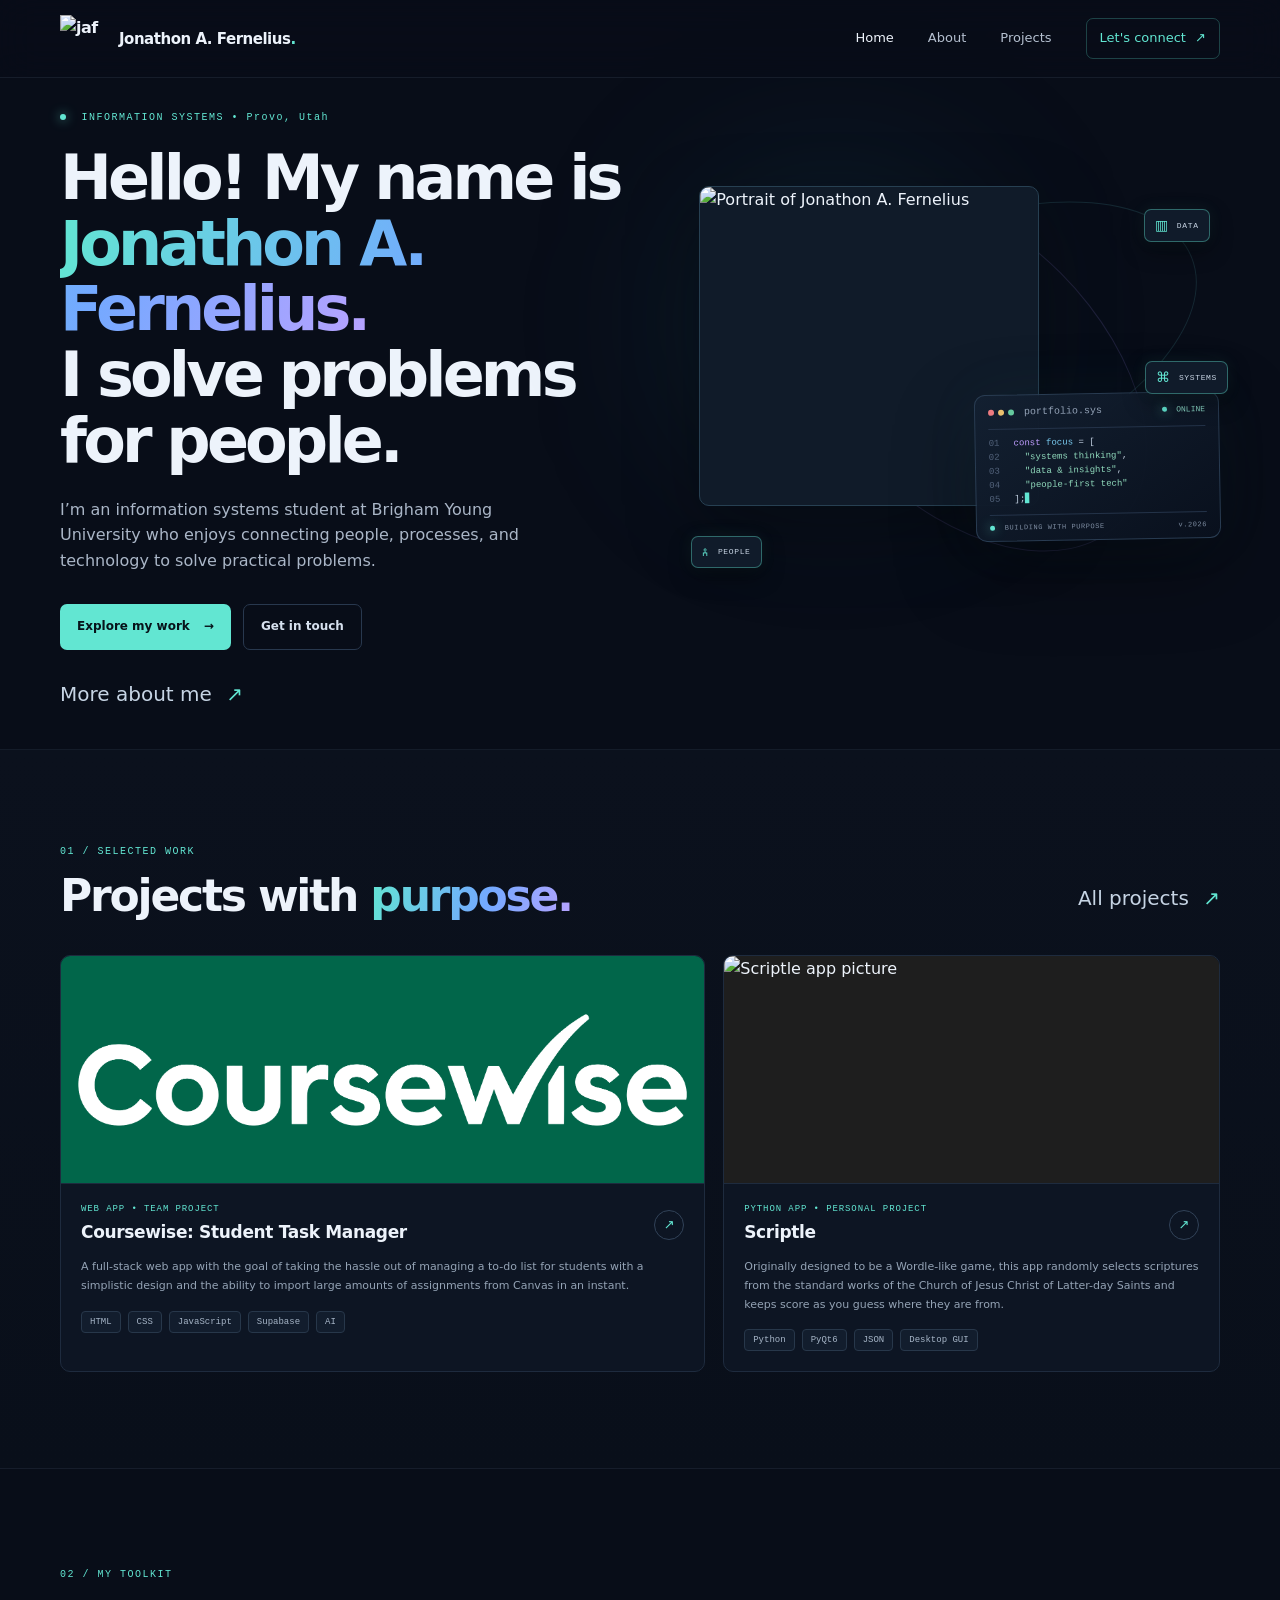
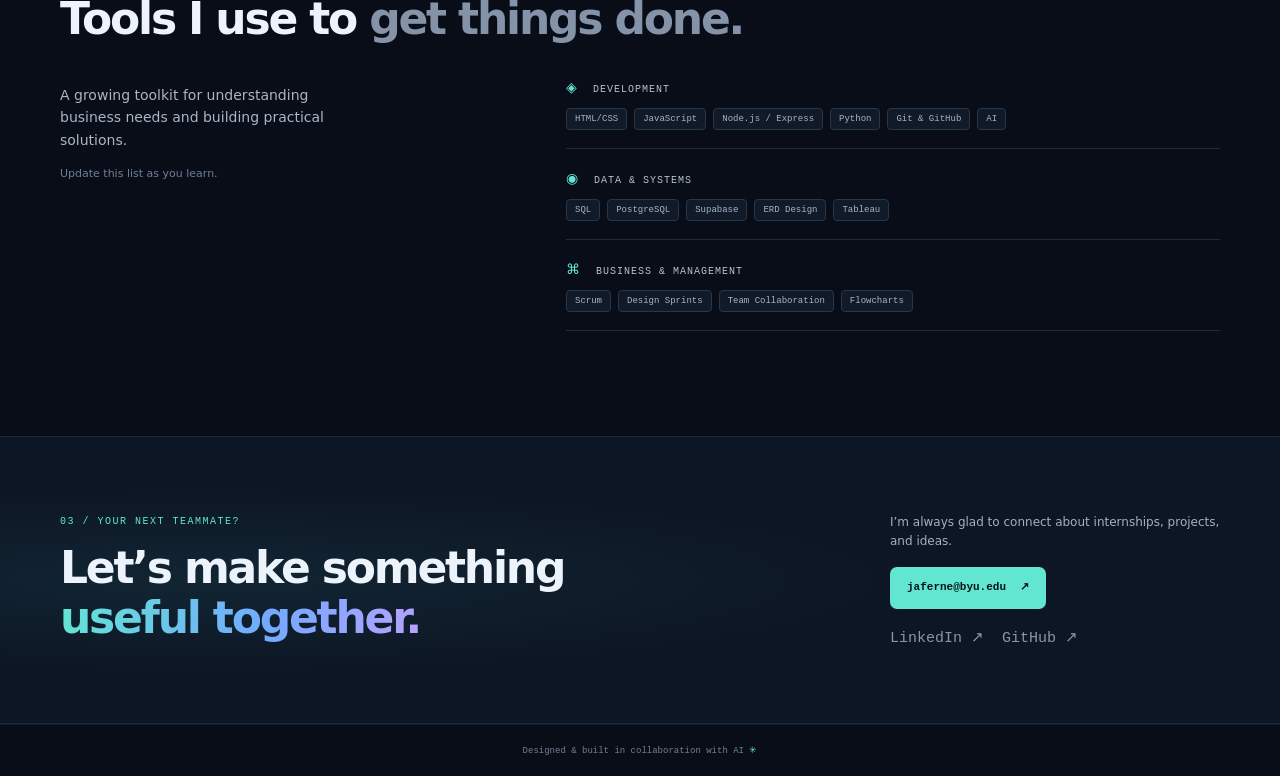
==== index.html @ db318f13 "Various page updates, especially cleaning up css and improving projects page architecture" ====
<!doctype html>
<html lang="en">
  <head>
    <meta charset="utf-8">
    <meta name="viewport" content="width=device-width, initial-scale=1">
    <meta name="description" content="Information systems portfolio — projects, skills, and experience.">
    <meta name="theme-color" content="#080d18">
    <title>Jonathon A. Fernelius | Information Systems</title>
    <link rel="stylesheet" href="styles/style.css">
    <script src="scripts/main.js" defer></script>
    <link rel="icon" href="images/jaf-logo.png">
  </head>
  <body>
    <a class="skip-link" href="#main">Skip to content</a>
    <!-- Shared brand and navigation links for the site. -->
    <header class="site-header">
      <div class="container nav-wrap">
        <!-- Logo and name -->
        <a class="brand" href="index.html" aria-label="Jonathon A. Fernelius home">
          <span class="brand-mark">
            <img src="images/jaf-logo.png" alt="jaf">
          </span>
          <span class="brand-name">Jonathon A. Fernelius<span class="brand-dot">.</span></span>
        </a>
        <!-- Navigation bar -->
        <button class="menu-toggle" type="button" aria-expanded="false" aria-controls="primary-nav">
          <span></span>
          <span></span>
          <span class="sr-only">Toggle navigation</span>
        </button>
        <nav id="primary-nav" class="primary-nav" aria-label="Main navigation">
          <a class="active" href="index.html">Home</a>
          <a href="pages/about.html">About</a>
          <a href="pages/projects.html">Projects</a>
          <a class="nav-contact" href="#contact">Let's connect <span aria-hidden="true">↗</span></a>
        </nav>
      </div>
    </header>
    <main id="main">
      <!-- First impression: introduction, portrait, and primary links. -->
      <section class="hero container">
        <div class="hero-copy">
          <p class="eyebrow">
            <span class="status-pulse"></span> INFORMATION SYSTEMS • Provo, Utah
          </p>
          <!-- Name and intro -->
          <h1>
            Hello! My name is <br><span class="gradient-text">Jonathon A. Fernelius.</span><br>I solve problems for people.
          </h1>
          <p class="hero-intro">
            I’m an information systems student at Brigham Young University who enjoys connecting people, processes, and technology to solve practical problems.
          </p>
          <div class="hero-actions">
            <a class="button button-primary" href="pages/projects.html">Explore my work <span aria-hidden="true">→</span></a><a class="button button-quiet" href="#contact">Get in touch</a>
          </div>
        </div>
        <div class="hero-visual hero-visual-feature" aria-label="Portrait with a code card showing my areas of focus">
          <!-- Picture in hero -->
          <figure class="intro-photo">
            <img src="images/professional-picture.jpg" alt="Portrait of Jonathon A. Fernelius">
          </figure>
          <div class="orbit orbit-one">
          </div>
          <div class="orbit orbit-two">
          </div>
          <!-- Code card in hero -->
          <div class="core-card">
            <div class="core-top">
              <span class="window-dots"><i></i><i></i><i></i></span><span class="mono-label">portfolio.sys</span><span class="online"><i></i> ONLINE</span>
            </div>
            <div class="code-lines" aria-hidden="true">
              <p>
                <span class="line-no">01</span><span class="code-key">const</span> <span class="code-var">focus</span> = [
              </p>
              <p>
                <span class="line-no">02</span>&nbsp;&nbsp;<span class="code-string">"systems thinking"</span>,
              </p>
              <p>
                <span class="line-no">03</span>&nbsp;&nbsp;<span class="code-string">"data &amp; insights"</span>,
              </p>
              <p>
                <span class="line-no">04</span>&nbsp;&nbsp;<span class="code-string">"people-first tech"</span>
              </p>
              <p>
                <span class="line-no">05</span>];<span class="cursor">▋</span>
              </p>
            </div>
            <div class="core-footer">
              <span><span class="signal"></span> BUILDING WITH PURPOSE</span><span>v.2026</span>
            </div>
          </div>
          <!-- Float tags in hero -->
          <span class="float-tag tag-data"><span>▥</span> DATA</span><span class="float-tag tag-people"><span>𐩮</span> PEOPLE</span><span class="float-tag tag-systems"><span>⌘</span> SYSTEMS</span>
        </div>
        <!-- Link to about me page -->
        <a class="text-link" href="pages/about.html">
        More about me <span>↗</span>
      </a>
      </section>
      <!-- A short preview of the featured projects. -->
      <section class="section projects-section" id="featured-work">
        <div class="container">
          <div class="section-heading">
            <div>
              <p class="eyebrow">
                01 / SELECTED WORK
              </p>
              <h2>
                Projects with <span class="gradient-text">purpose.</span>
              </h2>
            </div>
            <a class="text-link" href="pages/projects.html">All projects <span>↗</span></a>
          </div>
          <div class="project-grid">
            <!-- Project cards -->
            <article class="project-card project-primary">
              <div class="project-art coursewise-art">
                <img src="images/Coursewise-picture.png" alt="Coursewise app picture">
              </div>
              <div class="project-info">
                <div class="project-title-row">
                  <div>
                    <p class="project-type">
                      WEB APP • TEAM PROJECT
                    </p>
                    <h3>
                      Coursewise: Student Task Manager
                    </h3>
                  </div>
                  <a class="circle-link" href="pages/projects.html" aria-label="Read project details">↗</a>
                </div>
                <p>
                  A full-stack web app with the goal of taking the hassle out of managing a to-do list for students with a simplistic design and the ability to import large amounts of assignments from Canvas in an instant.
                </p>
                <div class="tag-list">
                  <span>HTML</span><span>CSS</span><span>JavaScript</span><span>Supabase</span><span>AI</span>
                </div>
              </div>
            </article>
            <article class="project-card">
              <div class="project-art scriptle-art">
                <img src="images/Scriptle-picture.png" alt="Scriptle app picture">
              </div>
              <div class="project-info">
                <div class="project-title-row">
                  <div>
                    <p class="project-type">
                      PYTHON APP • PERSONAL PROJECT
                    </p>
                    <h3>
                      Scriptle
                    </h3>
                  </div>
                  <a class="circle-link" href="pages/projects.html" aria-label="Read project details">↗</a>
                </div>
                <p>
                  Originally designed to be a Wordle-like game, this app randomly selects scriptures from the standard works of the Church of Jesus Christ of Latter-day Saints and keeps score as you guess where they are from.
                </p>
                <div class="tag-list">
                  <span>Python</span><span>PyQt6</span><span>JSON</span><span>Desktop GUI</span>
                </div>
              </div>
            </article>
          </div>
        </div>
      </section>
      <!-- Skills are grouped by the kind of work they support. -->
      <section class="section container skills-section">
        <div class="section-heading">
          <div>
            <p class="eyebrow">
              02 / MY TOOLKIT
            </p>
            <h2>
              Tools I use to <span class="muted-heading">get things done.</span>
            </h2>
          </div>
        </div>
        <div class="skills-layout">
          <p class="skills-note">
            A growing toolkit for understanding business needs and building practical solutions. <span>Update this list as you learn.</span>
          </p>
          <div class="skills-groups">
            <div class="skill-group">
              <h3>
                <span>◈</span> DEVELOPMENT
              </h3>
              <div class="tag-list">
                <span>HTML/CSS</span><span>JavaScript</span><span>Node.js / Express</span><span>Python</span><span>Git &amp; GitHub</span><span>AI</span>
              </div>
            </div>
            <div class="skill-group">
              <h3>
                <span>◉</span> DATA &amp; SYSTEMS
              </h3>
              <div class="tag-list">
                <span>SQL</span><span>PostgreSQL</span><span>Supabase</span><span>ERD Design</span><span>Tableau</span>
              </div>
            </div>
            <div class="skill-group">
              <h3>
                <span>⌘</span> BUSINESS &amp; MANAGEMENT
              </h3>
              <div class="tag-list">
                <span>Scrum</span><span>Design Sprints</span><span>Team Collaboration</span><span>Flowcharts</span>
              </div>
            </div>
          </div>
        </div>
      </section>
      <!-- Email and profile links provide a clear way to get in touch. -->
      <section class="contact-band" id="contact">
        <div class="container contact-inner">
          <div>
            <p class="eyebrow">
              03 / YOUR NEXT TEAMMATE?
            </p>
            <h2>
              Let’s make something<br><span class="gradient-text">useful together.</span>
            </h2>
          </div>
          <div class="contact-cta">
            <p>
              I’m always glad to connect about internships, projects, and ideas.
            </p>
            <!-- EDIT: Add your real email and profile URLs. -->
            <a class="button button-primary" href="mailto:jaferne@byu.edu">jaferne@byu.edu <span>↗</span></a>
            <div class="social-links">
              <a href="https://www.linkedin.com/in/jonathonfernelius/" target="_blank" rel="noreferrer">LinkedIn ↗</a><a href="https://github.com/jonathonfernelius" target="_blank" rel="noreferrer">GitHub ↗</a>
            </div>
          </div>
        </div>
      </section>
    </main>
    <!-- Footer -->
    <footer class="site-footer">
      <div class="container footer-inner">
        <p>
          Designed &amp; built in collaboration with AI <span>✳</span>
        </p>
      </div>
    </footer>
  </body>
</html>
---- styles/style.css ----
/*
YOUR PORTFOLIO STYLES
EDIT: Change the design tokens below to quickly customize the colors and spacing.
*/
:root {
  color-scheme: dark;
  --bg: #080d18;
  --surface: #0e1625;
  --surface-2: #111c2d;
  --line: #1e2b3e;
  --text: #edf3fb;
  --muted: #a2aec0;
  --dim: #68778c;
  --cyan: #62e6d2;
  --blue: #73a9ff;
  --purple: #b7a2ff;
  --mono: "SFMono-Regular", Consolas, "Liberation Mono", monospace;
  --sans: Inter, ui-sans-serif, system-ui, -apple-system, BlinkMacSystemFont, "Segoe UI", sans-serif;
  --max: 1160px;
}

/* Establish consistent sizing and a small set of accessible global defaults. */
* {
  box-sizing: border-box;
}

html {
  scroll-behavior: smooth;
  scroll-padding-top: 90px;
}

body {
  margin: 0;
  background: var(--bg);
  color: var(--text);
  font-family: var(--sans);
  line-height: 1.6;
  -webkit-font-smoothing: antialiased;
}

a {
  color: inherit;
  text-decoration: none;
}

button {
  font: inherit;
}

/* Shared page width, keyboard helpers, and screen-reader-only content. */
.container {
  width: min(var(--max), calc(100% - 48px));
  margin-inline: auto;
}

.skip-link {
  position: absolute;
  top: -60px;
  left: 16px;
  padding: 10px 14px;
  background: var(--cyan);
  color: #061018;
  z-index: 100;
}

.skip-link:focus {
  top: 12px;
}

.sr-only {
  position: absolute;
  width: 1px;
  height: 1px;
  padding: 0;
  margin: -1px;
  overflow: hidden;
  clip: rect(0, 0, 0, 0);
  white-space: nowrap;
  border: 0;
}

/* Sticky brand and navigation shared by all three pages. */
.site-header {
  height: 78px;
  border-bottom: 1px solid rgba(156, 178, 203, .1);
  position: sticky;
  top: 0;
  z-index: 20;
  background: rgba(8, 13, 24, .88);
  backdrop-filter: blur(18px);
}

.nav-wrap,
.primary-nav,
.brand {
  display: flex;
  align-items: center;
}

.nav-wrap {
  height: 100%;
  justify-content: space-between;
}

.brand {
  gap: 11px;
  font-weight: 700;
  letter-spacing: -.03em;
}

.brand-mark img {
  display: block;
  width: 48px;
  height: 48px;
  object-fit: contain;
  flex: 0 0 34px;
  overflow: hidden;
  display: grid;
  place-items: center;
}

.brand-name {
  font-size: 15px;
}

.brand-dot {
  color: var(--cyan);
}

.primary-nav {
  gap: 34px;
  color: #b5c0d0;
  font-size: 13px;
}

.primary-nav a {
  transition: color .2s;
}

.primary-nav a:hover,
.primary-nav a.active {
  color: var(--text);
}

.primary-nav .nav-contact {
  color: var(--cyan);
  padding: 9px 13px;
  border: 1px solid rgba(98, 230, 210, .25);
  border-radius: 7px;
}

.nav-contact span {
  padding-left: 5px;
}

.menu-toggle {
  display: none;
  background: none;
  border: 0;
  color: var(--text);
}

/* Home page introduction, actions, and portrait/code-card composition. */
.hero {
  min-height: 0;
  padding: 34px 0 32px;
  display: grid;
  grid-template-columns: 1.08fr .92fr;
  align-items: center;
  gap: 28px;
}

.eyebrow {
  font: 500 10px var(--mono);
  letter-spacing: .15em;
  color: var(--cyan);
  margin: 0 0 22px;
}

.status-pulse,
.online i,
.signal {
  display: inline-block;
  width: 6px;
  height: 6px;
  border-radius: 50%;
  background: var(--cyan);
  box-shadow: 0 0 11px rgba(98, 230, 210, .75);
  vertical-align: middle;
}

.status-pulse {
  margin-right: 8px;
}

.hero h1 {
  font-size: clamp(42px, 5.5vw, 62px);
  line-height: 1.06;
  letter-spacing: -.062em;
  margin: 0 0 23px;
  font-weight: 650;
}

.gradient-text {
  background: linear-gradient(105deg, var(--cyan), var(--blue) 58%, var(--purple));
  background-clip: text;
  -webkit-background-clip: text;
  color: transparent;
}

.muted-heading {
  color: #8493a8;
}

.hero-intro {
  max-width: 515px;
  font-size: 16px;
  color: #aab6c7;
  margin: 0;
}

.hero-actions {
  display: flex;
  gap: 12px;
  margin-top: 31px;
}

.button {
  display: inline-flex;
  align-items: center;
  gap: 14px;
  padding: 12px 17px;
  border-radius: 7px;
  font-size: 12px;
  font-weight: 650;
  transition: transform .2s, background .2s;
}

.button:hover {
  transform: translateY(-2px);
}

.button-primary {
  background: var(--cyan);
  color: #07131a;
}

.button-primary:hover {
  background: #8bf2e3;
}

.button-quiet {
  color: #d7e1ef;
  border: 1px solid #28384e;
}

.hero-visual {
  height: 455px;
  position: relative;
  isolation: isolate;
}

.hero-visual:before {
  content: "";
  position: absolute;
  width: 270px;
  height: 270px;
  background: rgba(33, 108, 143, .22);
  filter: blur(90px);
  border-radius: 50%;
  z-index: -1;
}

.orbit {
  position: absolute;
  border: 1px solid rgba(97, 192, 201, .15);
  border-radius: 50%;
  transform: rotate(-22deg);
}

.orbit-one {
  width: 390px;
  height: 200px;
}

.orbit-two {
  width: 335px;
  height: 280px;
  transform: rotate(45deg);
  border-color: rgba(151, 130, 229, .16);
}

.core-card {
  width: min(390px, 88%);
  min-height: 244px;
  padding: 0 21px;
  border: 1px solid #293c52;
  border-radius: 11px;
  background: linear-gradient(145deg, rgba(19, 32, 49, .97), rgba(9, 16, 29, .96));
  box-shadow: 0 28px 80px rgba(0, 0, 0, .38), 0 0 60px rgba(72, 177, 185, .06);
  transform: rotate(-2deg);
}

.core-top {
  height: 48px;
  display: flex;
  align-items: center;
  border-bottom: 1px solid #243349;
  gap: 10px;
}

.window-dots {
  display: flex;
  gap: 4px;
}

.window-dots i {
  width: 6px;
  height: 6px;
  background: #36485c;
  border-radius: 50%;
}

.window-dots i:first-child {
  background: #ed7b80;
}

.window-dots i:nth-child(2) {
  background: #ebc16e;
}

.window-dots i:nth-child(3) {
  background: #65c99e;
}

.mono-label {
  font: 10px var(--mono);
  color: #94a3b7;
}

.online {
  font: 8px var(--mono);
  color: #8ddcc9;
  margin-left: auto;
}

.online i {
  width: 5px;
  height: 5px;
  margin-right: 4px;
}

.code-lines {
  padding: 20px 0 14px;
  color: #c4d2e3;
  font: 12px/1.85 var(--mono);
}

.code-lines p {
  margin: 0;
}

.line-no {
  display: inline-block;
  width: 29px;
  color: #52627a;
}

.code-key {
  color: #bf9cff;
}

.code-var {
  color: #78c9ee;
}

.code-string {
  color: #91dbbd;
}

.cursor {
  color: var(--cyan);
  animation: blink 1s steps(2, start) infinite;
}

@keyframes blink {
  to {
    visibility: hidden;
  }
}

.core-footer {
  height: 37px;
  border-top: 1px solid #243349;
  display: flex;
  align-items: center;
  justify-content: space-between;
  color: #7e8da2;
  font: 8px var(--mono);
  letter-spacing: .08em;
}

.signal {
  width: 5px;
  height: 5px;
  margin-right: 5px;
}

.float-tag {
  position: absolute;
  display: flex;
  gap: 8px;
  align-items: center;
  padding: 9px 12px;
  border: 1px solid #2b3b50;
  background: #101b2a;
  border-radius: 7px;
  box-shadow: 0 9px 26px #050a12;
  color: #c8d5e4;
  font: 9px var(--mono);
  letter-spacing: .08em;
}

.float-tag span {
  font-size: 14px;
  color: var(--cyan);
}

.tag-data {
  top: 68px;
  right: 13px;
}

.tag-people {
  bottom: 67px;
  left: 8px;
}

.tag-systems {
  bottom: 37px;
  right: 30px;
}

/* Shared section headings and text links. */
.section {
  padding-top: 100px;
  padding-bottom: 100px;
}

.section-heading {
  display: flex;
  justify-content: space-between;
  align-items: end;
  gap: 20px;
  margin-bottom: 34px;
}

.section-heading .eyebrow {
  margin-bottom: 14px;
}

.section-heading h2,
.contact-inner h2 {
  margin: 0;
  font-size: clamp(30px, 4vw, 44px);
  line-height: 1.15;
  letter-spacing: -.05em;
}

.text-link {
  font-size: 20px;
  color: #c6d4e4;
  padding-bottom: 7px;
}

.text-link span {
  color: var(--cyan);
  margin-left: 8px;
}

.projects-section {
  background: linear-gradient(180deg, #0b111d, #090f1a);
  border-block: 1px solid rgba(130, 158, 185, .09);
  padding: 96px 0;
}

.project-grid {
  display: grid;
  grid-template-columns: 1.13fr .87fr;
  gap: 18px;
}

/* Home page featured project cards. */
.project-card {
  border: 1px solid var(--line);
  border-radius: 10px;
  overflow: hidden;
  background: #0d1523;
}

.project-art {
  height: 228px;
  position: relative;
  overflow: hidden;
  border-bottom: 1px solid var(--line);
}

.project-art > img {
  position: absolute;
  inset: 0;
  width: 100%;
  height: 100%;
  object-fit: contain;
  object-position: center;
}
.project-info {
  padding: 20px;
}

.project-title-row {
  display: flex;
  justify-content: space-between;
  gap: 10px;
  align-items: center;
}

.project-type {
  font: 9px var(--mono);
  letter-spacing: .1em;
  color: var(--cyan);
  margin: 0 0 5px;
}

.project-info h3 {
  font-size: 17px;
  margin: 0;
  letter-spacing: -.02em;
}

.project-info>p {
  font-size: 11px;
  color: #94a3b5;
  line-height: 1.7;
  margin: 12px 0 15px;
  max-width: 570px;
}

.circle-link {
  display: grid;
  place-items: center;
  flex: 0 0 30px;
  width: 30px;
  height: 30px;
  border: 1px solid #314258;
  border-radius: 50%;
  color: var(--cyan);
  font-size: 13px;
}

.tag-list {
  display: flex;
  flex-wrap: wrap;
  gap: 7px;
}

.tag-list span {
  padding: 5px 8px;
  border: 1px solid #27374a;
  border-radius: 4px;
  color: #a6b5c7;
  font: 9px var(--mono);
  background: rgba(23, 37, 54, .55);
}

.skills-section {
  padding-top: 100px;
  padding-bottom: 105px;
}

.skills-layout {
  display: grid;
  grid-template-columns: .8fr 1.2fr;
  gap: 70px;
}

.skills-note {
  color: #aab6c6;
  max-width: 300px;
  font-size: 14px;
  margin: 5px 0;
}

.skills-note span {
  display: block;
  color: #708097;
  font-size: 11px;
  margin-top: 14px;
}

.skills-groups {
  display: grid;
  gap: 21px;
}

.skill-group {
  padding-bottom: 18px;
  border-bottom: 1px solid var(--line);
}

.skill-group h3 {
  font: 10px var(--mono);
  letter-spacing: .1em;
  color: #b5c2d1;
  margin: 0 0 12px;
}

.skill-group h3 span {
  color: var(--cyan);
  margin-right: 8px;
  font-size: 14px;
}

/* Contact call-to-action and the shared site footer. */
.contact-band {
  padding: 76px 0;
  background: radial-gradient(ellipse at 16% 50%, rgba(43, 115, 128, .16), transparent 45%), #0d1624;
  border-block: 1px solid #1c2b3b;
}

.contact-inner {
  display: flex;
  justify-content: space-between;
  gap: 38px;
  align-items: center;
}

.contact-inner .eyebrow {
  margin-bottom: 16px;
}

.contact-cta {
  width: 330px;
}

.contact-cta>p {
  font-size: 12px;
  color: #a4b1c1;
  margin: 0 0 16px;
}

.contact-cta .button {
  font-family: var(--mono);
  font-size: 11px;
}

.social-links {
  display: flex;
  gap: 18px;
  margin-top: 19px;
  color: #8797ab;
  font: 15px var(--mono);
}

.social-links a:hover {
  color: var(--cyan);
}

.site-footer {
  padding: 20px 0;
  border-top: 1px solid rgba(140, 168, 194, .1);
}

.footer-inner {
  display: flex;
  justify-content: center;
  align-items: center;
}

.footer-inner .brand-mark {
  width: 27px;
  height: 27px;
  font-size: 9px;
}

.footer-inner .brand-name {
  font-size: 12px;
}

.footer-inner p {
  margin: 0;
  color: #718095;
  font: 9px var(--mono);
}

.footer-inner p span {
  color: var(--cyan);
}

/* Interior pages */
.page-hero {
  padding: 78px 0 52px;
  border-bottom: 1px solid var(--line);
  background: radial-gradient(ellipse at 78% 0%, rgba(40, 119, 135, .13), transparent 40%);
}

.page-hero h1 {
  font-size: clamp(42px, 5.5vw, 62px);
  letter-spacing: -.06em;
  line-height: 1.05;
  margin: 0 0 18px;
}

.page-hero p:not(.eyebrow) {
  max-width: 640px;
  color: #aab6c6;
  font-size: 15px;
}

/* Shared content cards and detailed project listings. */
.page-content {
  padding: 56px 0 100px;
}

.content-card {
  padding: 27px;
  border: 1px solid var(--line);
  border-radius: 9px;
  background: var(--surface);
}

.content-card p {
  font-size: 13px;
  color: #a4b1c2;
  line-height: 1.8;
}

.project-toolbar {
  display: flex;
  align-items: center;
  justify-content: space-between;
  gap: 18px;
  margin-bottom: 16px;
}

.project-filters,
.project-card-tags,
.project-card-links {
  display: flex;
  flex-wrap: wrap;
  align-items: center;
  gap: 8px;
}

.project-filter {
  padding: 8px 13px;
  border: 1px solid #26384c;
  border-radius: 999px;
  background: transparent;
  color: #9eacc0;
  font-size: 12px;
  cursor: pointer;
  transition: color .2s ease, background .2s ease, border-color .2s ease;
}

.project-filter:hover,
.project-filter.is-active {
  border-color: rgba(98, 230, 210, .45);
  background: rgba(98, 230, 210, .1);
  color: var(--cyan);
}

.project-search-wrap {
  position: relative;
  display: block;
  width: min(100%, 260px);
}

.project-search {
  width: 100%;
  padding: 10px 38px 10px 13px;
  border: 1px solid #26384c;
  border-radius: 7px;
  background: #0d1523;
  color: var(--text);
  font: 12px var(--sans);
}

.project-search::placeholder {
  color: #738198;
}

.project-search:focus-visible,
.project-filter:focus-visible {
  outline: 2px solid var(--cyan);
  outline-offset: 3px;
}

.project-search-icon {
  position: absolute;
  top: 50%;
  right: 13px;
  color: var(--cyan);
  font-size: 19px;
  pointer-events: none;
  transform: translateY(-54%);
}

.project-results {
  margin: 0 0 16px;
  color: #8290a3;
  font: 10px var(--mono);
  letter-spacing: .04em;
}

.portfolio-project-grid {
  display: grid;
  grid-template-columns: repeat(3, minmax(0, 1fr));
  align-items: stretch;
  gap: 18px;
}

.portfolio-project-card {
  display: flex;
  min-width: 0;
  flex-direction: column;
  overflow: hidden;
  border: 1px solid var(--line);
  border-radius: 10px;
  background: linear-gradient(145deg, #101a2a, #0c1421);
  transition: border-color .2s ease, transform .2s ease;
}

.portfolio-project-card:hover {
  border-color: rgba(98, 230, 210, .34);
  transform: translateY(-3px);
}

.portfolio-project-card[hidden] {
  display: none;
}

.project-card-image {
  position: relative;
  display: grid;
  overflow: hidden;
  aspect-ratio: 16 / 10;
  place-items: center;
  border-bottom: 1px solid var(--line);
  background: #101b29;
}

.coursewise-image {
  background: #01664a;
}

.project-card-image img {
  display: block;
  width: 100%;
  height: 100%;
  object-fit: contain;
  object-position: center;
  padding: 14px;
}

.project-card-index,
.placeholder-caption {
  position: absolute;
  bottom: 12px;
  left: 13px;
  padding: 5px 7px;
  border: 1px solid rgba(98, 230, 210, .25);
  border-radius: 4px;
  background: rgba(8, 13, 24, .78);
  color: #a9bdcf;
  font: 8px var(--mono);
  letter-spacing: .1em;
}

.portfolio-project-info {
  display: flex;
  flex: 1;
  flex-direction: column;
  align-items: flex-start;
  padding: 19px;
}

.project-card-category {
  margin: 0 0 6px;
  color: var(--cyan);
  font: 9px var(--mono);
  letter-spacing: .1em;
}

.portfolio-project-info h2 {
  margin: 0;
  font-size: 18px;
  letter-spacing: -.025em;
}

.project-card-summary {
  margin: 10px 0 15px;
  color: #a3b0c2;
  font-size: 12px;
  line-height: 1.75;
}

.project-card-tags {
  gap: 6px;
  margin-top: auto;
}

.project-card-tags span {
  padding: 4px 7px;
  border: 1px solid #26384c;
  border-radius: 4px;
  background: rgba(23, 37, 54, .55);
  color: #a6b5c7;
  font: 9px var(--mono);
}

.project-card-links {
  width: 100%;
  gap: 8px 16px;
  margin-top: 16px;
  padding-top: 13px;
  border-top: 1px solid var(--line);
}

.project-card-links a {
  color: #c6d4e4;
  font-size: 11px;
}

.project-card-links span span {
  color: var(--cyan);
  margin-left: 3px;
}

.project-card-placeholder {
  border-style: dashed;
  background: rgba(14, 22, 37, .56);
}

.placeholder-image {
  color: #8494aa;
  background:
    radial-gradient(ellipse at 50% 110%, rgba(98, 230, 210, .13), transparent 55%),
    linear-gradient(145deg, #111d2d, #0b1421 72%);
}

.placeholder-mark {
  color: rgba(115, 169, 255, .42);
  font: 500 clamp(52px, 8vw, 90px) var(--mono);
  letter-spacing: -.08em;
}

.project-empty-state {
  margin: 36px 0;
  color: #aab6c6;
  text-align: center;
}

@media (max-width:900px) {
  /* Reflow larger layouts for tablet-sized screens. */
  .hero {
    padding-top: 30px;
    padding-bottom: 28px;
    grid-template-columns: 1fr 0.82fr;
    gap: 0;
  }

  .hero h1 {
    font-size: clamp(43px, 6vw, 60px);
  }

  .project-grid {
    grid-template-columns: 1fr 1fr;
  }

  .skills-layout {
    gap: 35px;
  }

}

@media (max-width:680px) {
  /* Stack navigation and page content on narrow screens. */
  .container {
    width: min(var(--max), calc(100% - 36px));
  }

  .site-header {
    height: 68px;
  }

  .menu-toggle {
    display: grid;
    gap: 5px;
    padding: 10px;
  }

  .menu-toggle span:not(.sr-only) {
    width: 21px;
    height: 1px;
    background: #d8e4f0;
    display: block;
  }

  .primary-nav {
    display: none;
    position: absolute;
    top: 67px;
    left: 0;
    right: 0;
    padding: 18px 22px 22px;
    background: #0b1220;
    border-bottom: 1px solid var(--line);
    align-items: stretch;
    gap: 0;
    flex-direction: column;
  }

  .primary-nav.open {
    display: flex;
  }

  .primary-nav a {
    padding: 12px 4px;
  }

  .primary-nav .nav-contact {
    margin-top: 8px;
    text-align: center;
  }

  .hero {
    padding-top: 34px;
    padding-bottom: 25px;
    grid-template-columns: 1fr;
  }

  .hero h1 {
    font-size: clamp(43px, 11vw, 62px);
  }

  .hero-intro {
    font-size: 14px;
  }

  .section {
    padding-top: 72px;
    padding-bottom: 72px;
  }

  .section-heading {
    align-items: start;
    flex-direction: column;
    margin-bottom: 25px;
  }

  .section-heading h2,
  .contact-inner h2 {
    font-size: 34px;
  }

  .text-link {
    padding-bottom: 0;
  }

  .projects-section {
    padding: 72px 0;
  }

  .project-grid {
    grid-template-columns: 1fr;
    gap: 13px;
  }

  .project-art {
    height: 205px;
  }

  .skills-layout {
    grid-template-columns: 1fr;
    gap: 25px;
  }

  .skills-note {
    max-width: none;
    font-size: 13px;
  }

  .contact-band {
    padding: 58px 0;
  }

  .contact-inner {
    align-items: start;
    flex-direction: column;
  }

  .contact-cta {
    width: 100%;
  }

  .social-links {
    gap: 15px;
    flex-wrap: wrap;
  }

  .footer-inner {
    gap: 10px;
    flex-wrap: wrap;
  }

  .footer-inner p:first-of-type {
    display: none;
  }

  .page-hero {
    padding: 59px 0 38px;
  }

  .page-content {
    padding: 35px 0 72px;
  }

  .project-toolbar {
    align-items: stretch;
    flex-direction: column;
  }

  .project-search-wrap {
    width: min(100%, 360px);
  }

  .portfolio-project-grid {
    grid-template-columns: repeat(2, minmax(0, 1fr));
  }
}

@media (max-width: 680px) {
  .portfolio-project-grid {
    grid-template-columns: 1fr;
  }
}

@media (prefers-reduced-motion: reduce) {
  /* Respect operating-system requests to reduce animation. */
  *,
  *::before,
  *::after {
    scroll-behavior: auto !important;
    animation-duration: .01ms !important;
    animation-iteration-count: 1 !important;
    transition-duration: .01ms !important;
  }
}

.hero-visual .orbit {
  z-index: 0;
}

/* Home page hero composition with the portrait, code panel, and skill tags. */
.hero-visual .intro-photo {
  position: absolute;
  z-index: 1;
  top: 0;
  left: 0;
  width: min(76%, 370px);
  height: 360px;
  margin: 0;
  border: 1px solid #274052;
  border-radius: 10px;
  overflow: hidden;
  background: #101b29;
  box-shadow: 0 24px 70px rgba(0, 0, 0, .35);
}

.hero-visual .intro-photo img {
  display: block;
  width: 100%;
  height: 100%;
  min-height: 0;
  object-fit: cover;
  object-position: center 23%;
}

.hero-visual .core-card {
  position: absolute;
  z-index: 3;
  right: 0;
  bottom: 40px;
  width: min(290px, 68%);
  min-height: 0;
  padding: 0 16px;
  transform: rotate(-1deg);
}

.hero-visual .core-top {
  height: 36px;
}

.hero-visual .code-lines {
  padding: 10px 0 8px;
  font-size: 9px;
  line-height: 1.6;
}

.hero-visual .line-no {
  width: 25px;
}

.hero-visual .core-footer {
  height: 28px;
  font-size: 6px;
}

.hero-visual .orbit-one {
  width: 95%;
  height: 64%;
  top: 10%;
  left: 3%;
}

.hero-visual .orbit-two {
  width: 84%;
  height: 70%;
  top: 12%;
  left: 9%;
}

.hero-visual .float-tag {
  z-index: 4;
  display: flex;
  padding: 7px 9px;
  font-size: 8px;
  background: rgba(16, 27, 42, .96);
}

.hero-visual .tag-data {
  top: 22px;
  right: 0;
}

.hero-visual .tag-people {
  bottom: 2%;
  left: 2%;
}

.hero-visual .tag-systems {
  top: 44%;
  right: 0;
  bottom: auto;
}

@media (max-width: 900px) {
  .hero-visual {
    height: 405px;
    margin: 0;
  }

  .hero-visual .intro-photo {
    width: min(76%, 320px);
    height: 320px;
  }

  .hero-visual .core-card {
    bottom: 34px;
    width: min(270px, 74%);
  }
}

@media (max-width: 680px) {
  .hero-visual {
    height: 420px;
    margin: 8px 0 0;
  }

  .hero-visual .intro-photo {
    left: 50%;
    width: min(74%, 290px);
    height: 300px;
    transform: translateX(-50%);
  }

  .hero-visual .core-card {
    right: 0;
    bottom: 45px;
    width: min(250px, 78%);
  }

  .hero-visual .tag-data {
    top: 8px;
    right: 0;
  }

  .hero-visual .tag-systems {
    top: 37%;
    right: 0;
  }

  .hero-visual .tag-people {
    bottom: 2%;
    left: 0;
  }

  .hero-visual .orbit-one,
  .hero-visual .orbit-two {
    width: 100%;
    height: 65%;
    left: 0;
    top: 8%;
  }
}

@media (max-width: 380px) {
  .hero-visual {
    height: 395px;
  }

  .hero-visual .intro-photo {
    width: min(74%, 260px);
    height: 275px;
  }

  .hero-visual .core-card {
    bottom: 40px;
  }
}

/* FINAL HERO LAYOUT: uniquely named selectors make this layout easy to find
   and maintain. This tighter override keeps the portrait first and makes
   the code card and all three surrounding skill tags clearly visible. */
.hero-visual-feature {
  height: 390px;
}

.hero-visual-feature .intro-photo {
  width: min(70%, 340px);
  height: 320px;
}

.hero-visual-feature .core-card {
  z-index: 5;
  right: 0;
  bottom: 36px;
  width: min(245px, 62%);
  min-height: 0;
  padding: 0 13px;
  transform: rotate(-1deg);
}

.hero-visual-feature .core-top {
  height: 34px;
}

.hero-visual-feature .code-lines {
  padding: 8px 0 7px;
  font-size: 9px;
  line-height: 1.55;
}

.hero-visual-feature .core-footer {
  height: 26px;
  font-size: 7px;
}

.hero-visual-feature .float-tag {
  z-index: 7;
  padding: 7px 10px;
  border-color: rgba(98, 230, 210, .38);
  background: #101b2a;
  box-shadow: 0 8px 22px rgba(0, 0, 0, .42), 0 0 16px rgba(98, 230, 210, .08);
  font-size: 8px;
}

.hero-visual-feature .tag-data {
  top: 6%;
  right: 2%;
}

.hero-visual-feature .tag-people {
  bottom: 2%;
  left: -8px;
}

.hero-visual-feature .tag-systems {
  top: 45%;
  right: -8px;
  bottom: auto;
}

@media (max-width: 900px) {
  .hero-visual-feature {
    height: 355px;
  }

  .hero-visual-feature .intro-photo {
    width: min(70%, 300px);
    height: 290px;
  }

  .hero-visual-feature .core-card {
    width: min(230px, 64%);
    bottom: 30px;
  }

  .hero-visual-feature .tag-systems {
    right: 0;
  }
}

@media (max-width: 680px) {
  .hero-visual-feature {
    height: 390px;
    margin-top: 8px;
  }

  .hero-visual-feature .intro-photo {
    left: 50%;
    width: min(74%, 280px);
    height: 285px;
    transform: translateX(-50%);
  }

  .hero-visual-feature .core-card {
    right: 0;
    bottom: 38px;
    width: min(230px, 70%);
  }

  .hero-visual-feature .tag-data {
    top: 3%;
    right: 0;
  }

  .hero-visual-feature .tag-people {
    bottom: 1%;
    left: 0;
  }

  .hero-visual-feature .tag-systems {
    top: 42%;
    right: 0;
  }
}

@media (max-width: 380px) {
  .hero-visual-feature {
    height: 365px;
  }

  .hero-visual-feature .intro-photo {
    width: min(74%, 260px);
    height: 265px;
  }

  .hero-visual-feature .core-card {
    bottom: 34px;
  }
}

.coursewise-art {
  background: #01664a;
}

.coursewise-art > img {
  padding: 16px;
}

.scriptle-art {
  background: #1e1e1e;
}

/* About page: personal introduction and centered photo carousel. */
.about-page-hero {
  padding: 62px 0 56px;
  background: var(--bg);
}

.about-resume-section {
  padding-block: 12px 30px;
}

.about-resume-bar {
  display: flex;
  align-items: center;
  justify-content: space-between;
  gap: 24px;
  padding: 20px clamp(20px, 4vw, 34px);
  border: 1px solid rgba(98, 230, 210, .2);
  border-radius: 10px;
  background:
    radial-gradient(ellipse at 0 50%, rgba(40, 119, 135, .13), transparent 45%),
    var(--surface);
}

.about-resume-copy .eyebrow {
  margin: 0 0 4px;
  color: var(--cyan);
}

.about-resume-copy > p:last-child {
  margin: 0;
  color: #aab6c6;
  font-size: 13px;
}

.about-resume-button {
  flex: 0 0 auto;
}

.about-hero-layout {
  display: grid;
  grid-template-columns: minmax(260px, .68fr) minmax(0, 1.32fr);
  align-items: center;
  gap: clamp(28px, 5vw, 64px);
}

.about-hero-copy h1 {
  margin: 24px 0 20px;
  font-size: clamp(42px, 5.2vw, 64px);
  line-height: 1.02;
  letter-spacing: -.065em;
}

.about-hero-copy .eyebrow {
  margin-bottom: 0;
}

.about-accent-line {
  display: block;
  width: 42px;
  height: 2px;
  margin-top: 22px;
  background: var(--cyan);
}

.about-lede {
  max-width: 34ch;
  color: #aab6c6;
  font-size: 15px;
  line-height: 1.8;
}

/* Neighboring slides stay visible as previews while the active slide is centered. */
.about-photo-carousel {
  width: 100%;
  min-width: 0;
}

.about-photo-track {
  position: relative;
  overflow: hidden;
  border-left: 1px solid rgba(98, 230, 210, .34);
  border-right: 1px solid rgba(98, 230, 210, .34);
  border-radius: 12px;
  background: var(--bg);
  box-shadow: 0 18px 50px rgba(0, 0, 0, .24);
  touch-action: pan-y;
  cursor: grab;
}

.about-photo-track:active {
  cursor: grabbing;
}

.about-photo-rail {
  display: flex;
  width: 100%;
  gap: 14px;
  will-change: transform;
  transition: transform .48s cubic-bezier(.22, .68, 0, 1);
}

.about-photo-slide {
  position: relative;
  flex: 0 0 82%;
  height: 390px;
  overflow: hidden;
  margin: 0;
  border: 1px solid rgba(111, 211, 211, .38);
  border-radius: 10px;
  background: #101b29;
  box-shadow: 0 24px 70px rgba(0, 0, 0, .35);
}

.about-photo-slide img {
  display: block;
  width: 100%;
  height: 100%;
  object-fit: cover;
  object-position: center 45%;
}

.about-photo-slide figcaption {
  position: absolute;
  right: 0;
  bottom: 0;
  left: 0;
  padding: 42px 18px 14px;
  background: linear-gradient(transparent, rgba(5, 10, 18, .82));
  color: #f0f4fa;
  font-size: 12px;
}

/* Arrow controls sit over the photo edges, matching the selected mockup. */
.photo-arrow {
  position: absolute;
  top: 50%;
  z-index: 2;
  display: grid;
  width: 46px;
  height: 46px;
  place-items: center;
  border: 1px solid rgba(98, 230, 210, .7);
  border-radius: 50%;
  background: rgba(8, 18, 29, .88);
  color: var(--text);
  font: inherit;
  font-size: 22px;
  cursor: pointer;
  transform: translateY(-50%);
  transition: background .2s ease, color .2s ease, transform .2s ease;
}

.photo-arrow:hover {
  background: var(--cyan);
  color: #07131a;
  transform: translateY(-50%) scale(1.04);
}

.photo-arrow-prev {
  left: 7%;
}

.photo-arrow-next {
  right: 7%;
}

/* Centered direct slide selectors let visitors choose any photo at a glance. */
.about-photo-meta {
  position: relative;
  display: flex;
  align-items: center;
  justify-content: center;
  min-height: 38px;
  padding: 7px 2px 0;
}

.photo-pagination {
  display: flex;
  justify-content: center;
  gap: 8px;
}

.photo-pagination button {
  width: 38px;
  height: 20px;
  padding: 0;
  border: 0;
  background: transparent;
  cursor: pointer;
}

.photo-pagination button::before {
  display: block;
  width: 100%;
  height: 3px;
  border-radius: 3px;
  background: #34465a;
  content: "";
  transition: background .2s ease, box-shadow .2s ease;
}

.photo-pagination button[aria-current="true"]::before,
.photo-pagination button:hover::before {
  background: var(--cyan);
}

.photo-pagination button[aria-current="true"]::before {
  box-shadow: 0 0 12px rgba(98, 230, 210, .35);
}

/* Story section pairs the personal narrative with the portfolio's display style. */
.about-story-section {
  display: grid;
  grid-template-columns: minmax(230px, .72fr) minmax(0, 1.28fr);
  gap: clamp(32px, 7vw, 92px);
  align-items: start;
}

.about-section-heading h2,
.about-personal-heading h2 {
  margin: 0;
  font-size: clamp(32px, 4vw, 46px);
  line-height: 1.08;
  letter-spacing: -.05em;
}

.about-section-heading .eyebrow,
.about-personal-heading .eyebrow {
  margin-bottom: 16px;
}

.about-story-copy p,
.about-personal-copy p {
  margin: 0 0 18px;
  color: #aab6c6;
  font-size: 14px;
  line-height: 1.9;
}

.about-story-copy .about-direction {
  display: flex;
  align-items: flex-start;
  gap: 10px;
  margin-top: 24px;
  padding: 16px 18px;
  border: 1px solid rgba(98, 230, 210, .18);
  border-radius: 8px;
  background: rgba(17, 28, 45, .68);
  color: #d7e3ee;
}

.about-direction .signal {
  flex: 0 0 6px;
  margin-top: 8px;
}

/* Three work and project cards form a single row on wide screens. */
.about-experience-section {
  padding-top: 72px;
}

.about-experience-grid {
  display: grid;
  grid-template-columns: repeat(3, minmax(0, 1fr));
  gap: 16px;
  margin-top: 30px;
}

.about-experience-card {
  min-width: 0;
  min-height: 265px;
  padding: 25px;
  background: linear-gradient(145deg, rgba(17, 28, 45, .96), rgba(12, 20, 33, .96));
}

.about-experience-card .eyebrow {
  margin-bottom: 24px;
}

.about-experience-card h3 {
  margin: 0 0 6px;
  font-size: 18px;
  letter-spacing: -.025em;
}

.about-experience-card p {
  font-size: 12px;
  line-height: 1.8;
}

.about-experience-card .experience-card-subtitle {
  margin: 0 0 12px;
  color: #d0d9e5;
}

.about-experience-card .experience-card-note {
  margin-top: 18px;
  color: var(--dim);
  font-size: 10px;
  font-style: italic;
}

.experience-placeholder-card {
  border-style: dashed;
  background: rgba(14, 22, 37, .56);
}

.photo-arrow:focus-visible,
.photo-pagination button:focus-visible {
  outline: 2px solid var(--cyan);
  outline-offset: 3px;
}

/* Personal interests get a distinct close to the page, separate from career details. */
.about-personal-section {
  padding-top: 28px;
}

.about-personal-card {
  display: grid;
  grid-template-columns: minmax(230px, .82fr) minmax(0, 1.18fr);
  gap: clamp(32px, 7vw, 86px);
  align-items: center;
  padding: clamp(25px, 5vw, 48px);
  border: 1px solid var(--line);
  border-radius: 10px;
  background:
    radial-gradient(ellipse at 10% 100%, rgba(40, 119, 135, .13), transparent 45%),
    var(--surface);
}

.about-interest-list {
  display: flex;
  flex-wrap: wrap;
  gap: 8px;
  margin-top: 22px;
}

.about-interest-list span {
  padding: 6px 10px;
  border: 1px solid #26384c;
  border-radius: 5px;
  background: rgba(8, 13, 24, .55);
  color: #c2cedd;
}

@media (max-width: 900px) {
  .about-hero-layout {
    grid-template-columns: minmax(230px, .75fr) minmax(0, 1.25fr);
    gap: 28px;
  }

  .about-hero-copy h1 {
    font-size: clamp(36px, 5vw, 48px);
  }

  .about-photo-slide {
    height: 330px;
  }

  .about-experience-grid {
    grid-template-columns: repeat(2, minmax(0, 1fr));
  }

  .experience-placeholder-card {
    grid-column: 1 / -1;
  }
}

@media (max-width: 680px) {
  .about-page-hero {
    padding: 40px 0 36px;
  }

  .about-resume-bar {
    align-items: flex-start;
    flex-direction: column;
    gap: 16px;
  }

  .about-resume-button {
    justify-content: center;
    width: 100%;
  }

  .about-hero-layout,
  .about-story-section,
  .about-personal-card {
    grid-template-columns: 1fr;
    gap: 28px;
  }

  .about-hero-copy h1 {
    margin-top: 18px;
    font-size: clamp(39px, 11vw, 55px);
  }

  .about-lede {
    max-width: 42ch;
  }

  .about-photo-carousel {
    margin: 0 -8px;
  }

  .about-photo-slide {
    flex-basis: 84%;
    height: 290px;
  }

  .photo-arrow {
    width: 40px;
    height: 40px;
  }

  .photo-arrow-prev {
    left: 5%;
  }

  .photo-arrow-next {
    right: 5%;
  }

  .about-photo-meta {
    gap: 9px;
  }

  .photo-pagination {
    gap: 4px;
  }

  .photo-pagination button {
    width: 27px;
  }

  .about-story-section {
    padding-top: 55px;
    padding-bottom: 55px;
  }

  .about-experience-grid {
    grid-template-columns: 1fr;
  }

  .experience-placeholder-card {
    grid-column: auto;
  }

  .about-experience-card {
    min-height: 0;
  }

  .about-personal-section {
    padding-top: 10px;
  }
}
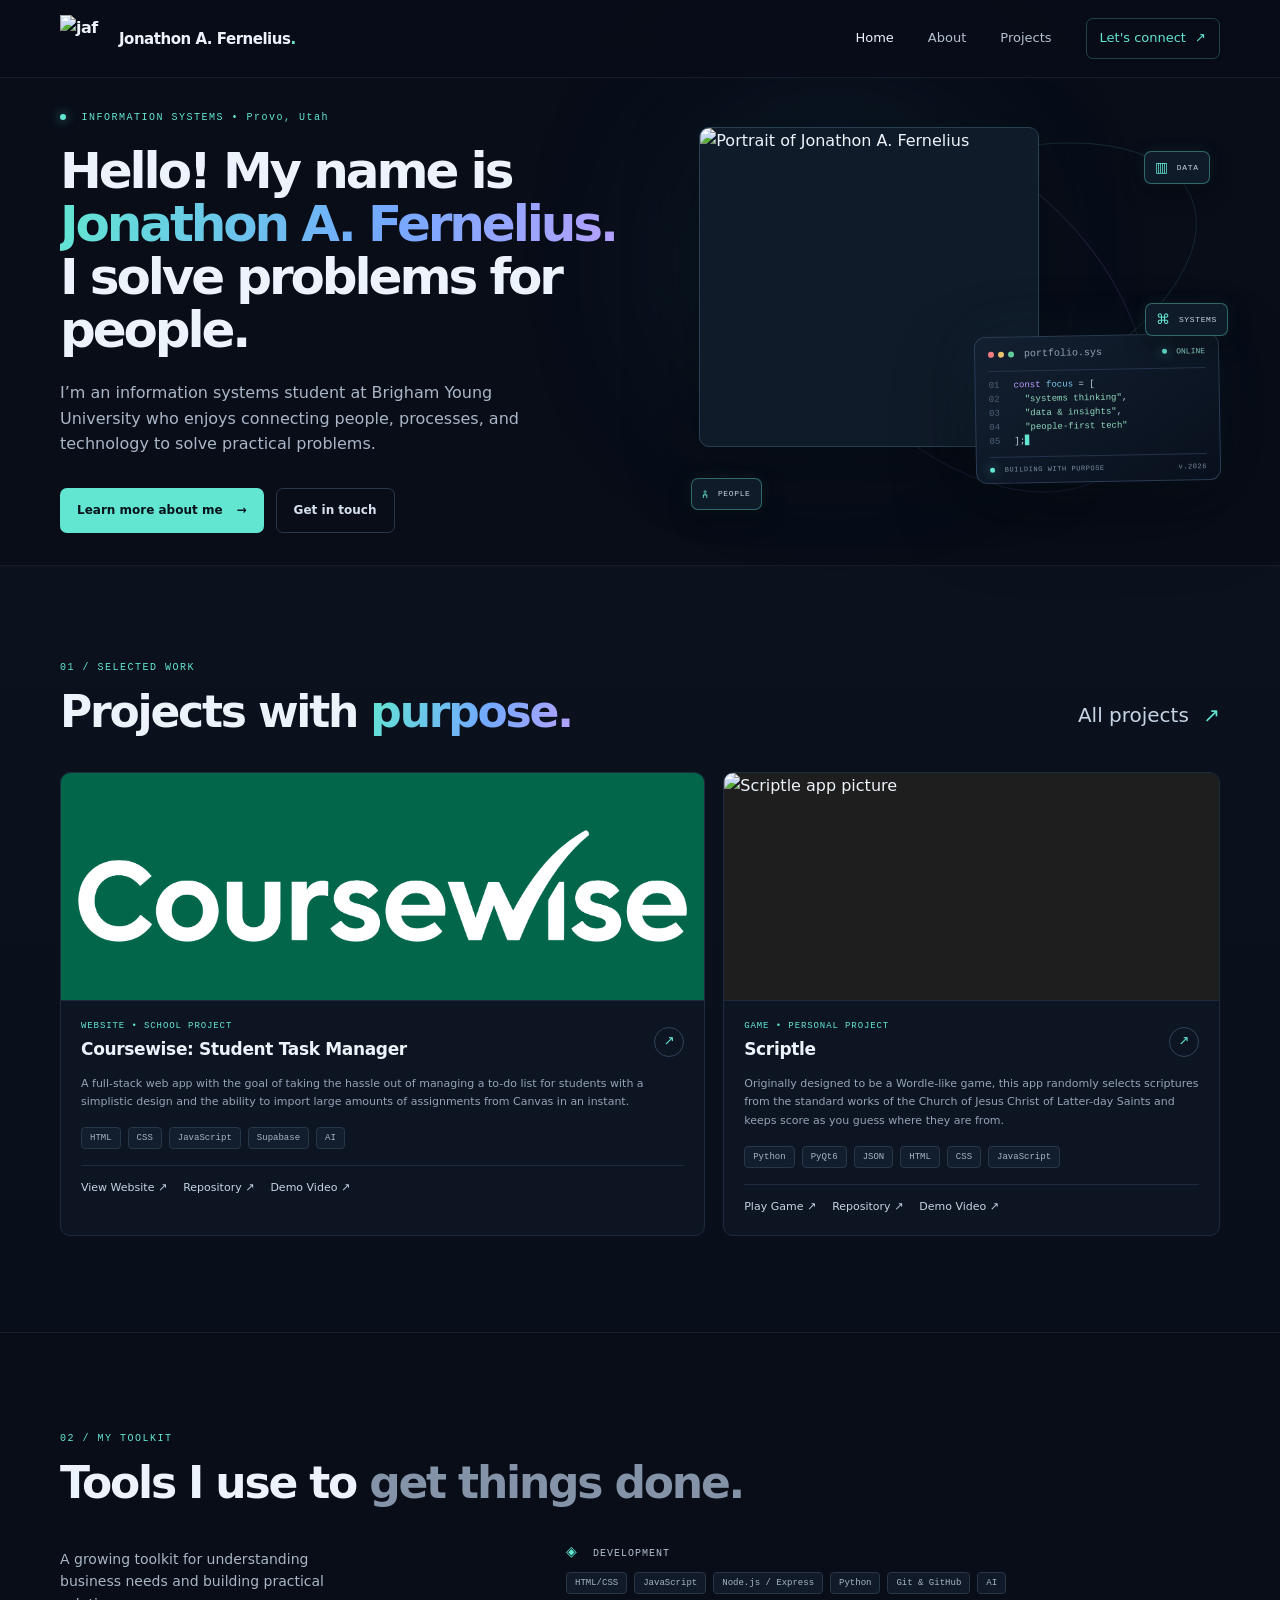
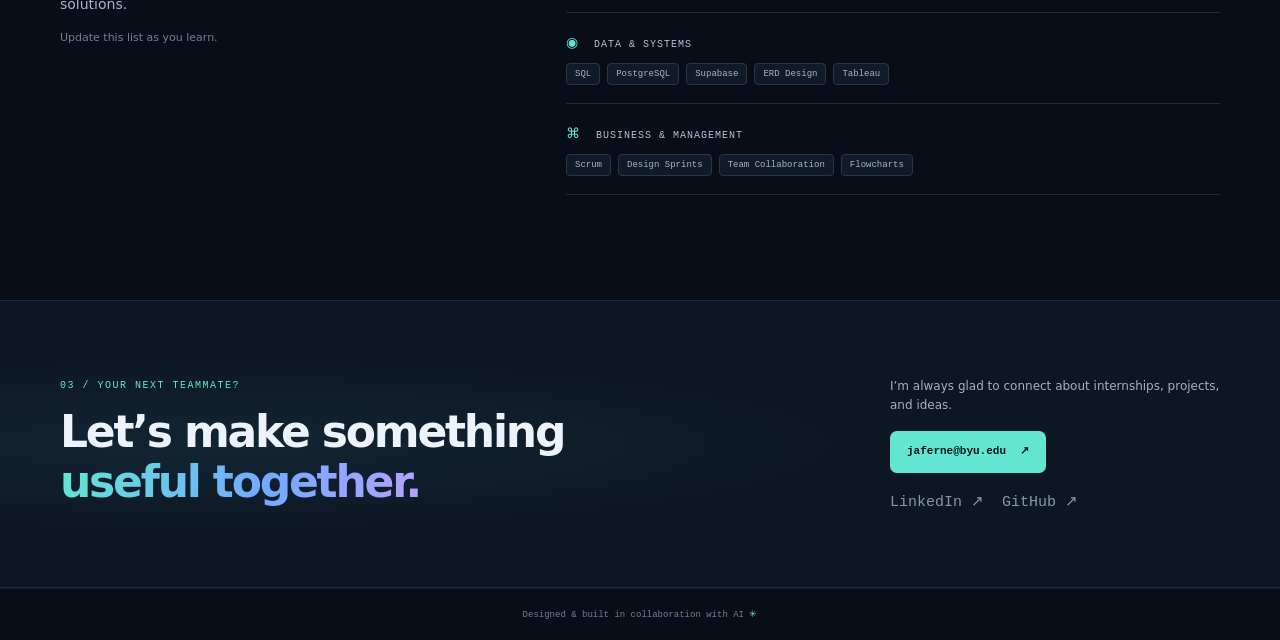
==== commit ebc4f66e: "updated scriptle project card and some other minor visual improvements" ====
--- a/index.html
+++ b/index.html
@@ -51,7 +51,7 @@
             I’m an information systems student at Brigham Young University who enjoys connecting people, processes, and technology to solve practical problems.
           </p>
           <div class="hero-actions">
-            <a class="button button-primary" href="pages/projects.html">Explore my work <span aria-hidden="true">→</span></a><a class="button button-quiet" href="#contact">Get in touch</a>
+            <a class="button button-primary" href="pages/about.html">Learn more about me <span aria-hidden="true">→</span></a><a class="button button-quiet" href="#contact">Get in touch</a>
           </div>
         </div>
         <div class="hero-visual hero-visual-feature" aria-label="Portrait with a code card showing my areas of focus">
@@ -93,9 +93,7 @@
           <span class="float-tag tag-data"><span>▥</span> DATA</span><span class="float-tag tag-people"><span>𐩮</span> PEOPLE</span><span class="float-tag tag-systems"><span>⌘</span> SYSTEMS</span>
         </div>
         <!-- Link to about me page -->
-        <a class="text-link" href="pages/about.html">
-        More about me <span>↗</span>
-      </a>
+        
       </section>
       <!-- A short preview of the featured projects. -->
       <section class="section projects-section" id="featured-work">
@@ -121,13 +119,13 @@
                 <div class="project-title-row">
                   <div>
                     <p class="project-type">
-                      WEB APP • TEAM PROJECT
+                      WEBSITE • SCHOOL PROJECT
                     </p>
                     <h3>
                       Coursewise: Student Task Manager
                     </h3>
                   </div>
-                  <a class="circle-link" href="pages/projects.html" aria-label="Read project details">↗</a>
+                  <a class="circle-link" href="pages/projects.html#coursewise-card" aria-label="Read project details">↗</a>
                 </div>
                 <p>
                   A full-stack web app with the goal of taking the hassle out of managing a to-do list for students with a simplistic design and the ability to import large amounts of assignments from Canvas in an instant.
@@ -135,6 +133,11 @@
                 <div class="tag-list">
                   <span>HTML</span><span>CSS</span><span>JavaScript</span><span>Supabase</span><span>AI</span>
                 </div>
+                <div class="project-card-links" aria-label="Coursewise links">
+                  <a href="https://jonfern.win/Coursewise" target="_blank">View Website <span aria-hidden="true">↗</span></a>
+                  <a href="https://github.com/jonathonfernelius/Coursewise" target="_blank">Repository <span aria-hidden="true">↗</span></a>
+                  <a href="https://youtu.be/PurlXVpGRdY" target="_blank">Demo Video <span aria-hidden="true">↗</span></a>
+                </div>
               </div>
             </article>
             <article class="project-card">
@@ -145,19 +148,24 @@
                 <div class="project-title-row">
                   <div>
                     <p class="project-type">
-                      PYTHON APP • PERSONAL PROJECT
+                      GAME • PERSONAL PROJECT
                     </p>
                     <h3>
                       Scriptle
                     </h3>
                   </div>
-                  <a class="circle-link" href="pages/projects.html" aria-label="Read project details">↗</a>
+                  <a class="circle-link" href="pages/projects.html#scriptle-card" aria-label="Read project details">↗</a>
                 </div>
                 <p>
                   Originally designed to be a Wordle-like game, this app randomly selects scriptures from the standard works of the Church of Jesus Christ of Latter-day Saints and keeps score as you guess where they are from.
                 </p>
                 <div class="tag-list">
-                  <span>Python</span><span>PyQt6</span><span>JSON</span><span>Desktop GUI</span>
+                  <span>Python</span><span>PyQt6</span><span>JSON</span><span>HTML</span><span>CSS</span><span>JavaScript</span>
+                </div>
+                <div class="project-card-links" aria-label="Coursewise links">
+                  <a href="https://jonfern.win/Scriptle" target="_blank">Play Game <span aria-hidden="true">↗</span></a>
+                  <a href="https://github.com/jonathonfernelius/Scriptle" target="_blank">Repository <span aria-hidden="true">↗</span></a>
+                  <a href="https://youtu.be/l43BKqLyXEY" target="_blank">Demo Video <span aria-hidden="true">↗</span></a>
                 </div>
               </div>
             </article>
--- a/styles/style.css
+++ b/styles/style.css
@@ -27,10 +27,13 @@
 html {
   scroll-behavior: smooth;
   scroll-padding-top: 90px;
+  overflow-x: hidden;
+  overscroll-behavior-x: none;
 }
 
 body {
   margin: 0;
+  overflow-x: clip;
   background: var(--bg);
   color: var(--text);
   font-family: var(--sans);
@@ -194,7 +197,7 @@
 }
 
 .hero h1 {
-  font-size: clamp(42px, 5.5vw, 62px);
+  font-size: clamp(42px, 5.5vw, 50px);
   line-height: 1.06;
   letter-spacing: -.062em;
   margin: 0 0 23px;
@@ -704,7 +707,7 @@
 }
 
 .page-hero h1 {
-  font-size: clamp(42px, 5.5vw, 62px);
+  font-size: clamp(42px, 5.5vw, 50px);
   letter-spacing: -.06em;
   line-height: 1.05;
   margin: 0 0 18px;
@@ -1412,9 +1415,14 @@
 }
 
 @media (max-width: 680px) {
+  .hero-actions {
+    flex-wrap: wrap;
+  }
+
   .hero-visual-feature {
     height: 390px;
     margin-top: 8px;
+    overflow-x: clip;
   }
 
   .hero-visual-feature .intro-photo {
@@ -1520,7 +1528,7 @@
 
 .about-hero-copy h1 {
   margin: 24px 0 20px;
-  font-size: clamp(42px, 5.2vw, 64px);
+  font-size: clamp(42px, 5.2vw, 50px);
   line-height: 1.02;
   letter-spacing: -.065em;
 }
@@ -1558,6 +1566,7 @@
   border-radius: 12px;
   background: var(--bg);
   box-shadow: 0 18px 50px rgba(0, 0, 0, .24);
+  overscroll-behavior-x: contain;
   touch-action: pan-y;
   cursor: grab;
 }
@@ -1754,7 +1763,7 @@
 
 .about-experience-card h3 {
   margin: 0 0 6px;
-  font-size: 18px;
+  font-size: 16px;
   letter-spacing: -.025em;
 }
 
@@ -1764,8 +1773,12 @@
 }
 
 .about-experience-card .experience-card-subtitle {
-  margin: 0 0 12px;
   color: #d0d9e5;
+}
+
+.experience-card-subtitle {
+  font-weight: bold;
+  font-size: 14px;
 }
 
 .about-experience-card .experience-card-note {
@@ -1875,7 +1888,9 @@
   }
 
   .about-photo-carousel {
-    margin: 0 -8px;
+    width: 100%;
+    max-width: 100%;
+    margin: 0;
   }
 
   .about-photo-slide {
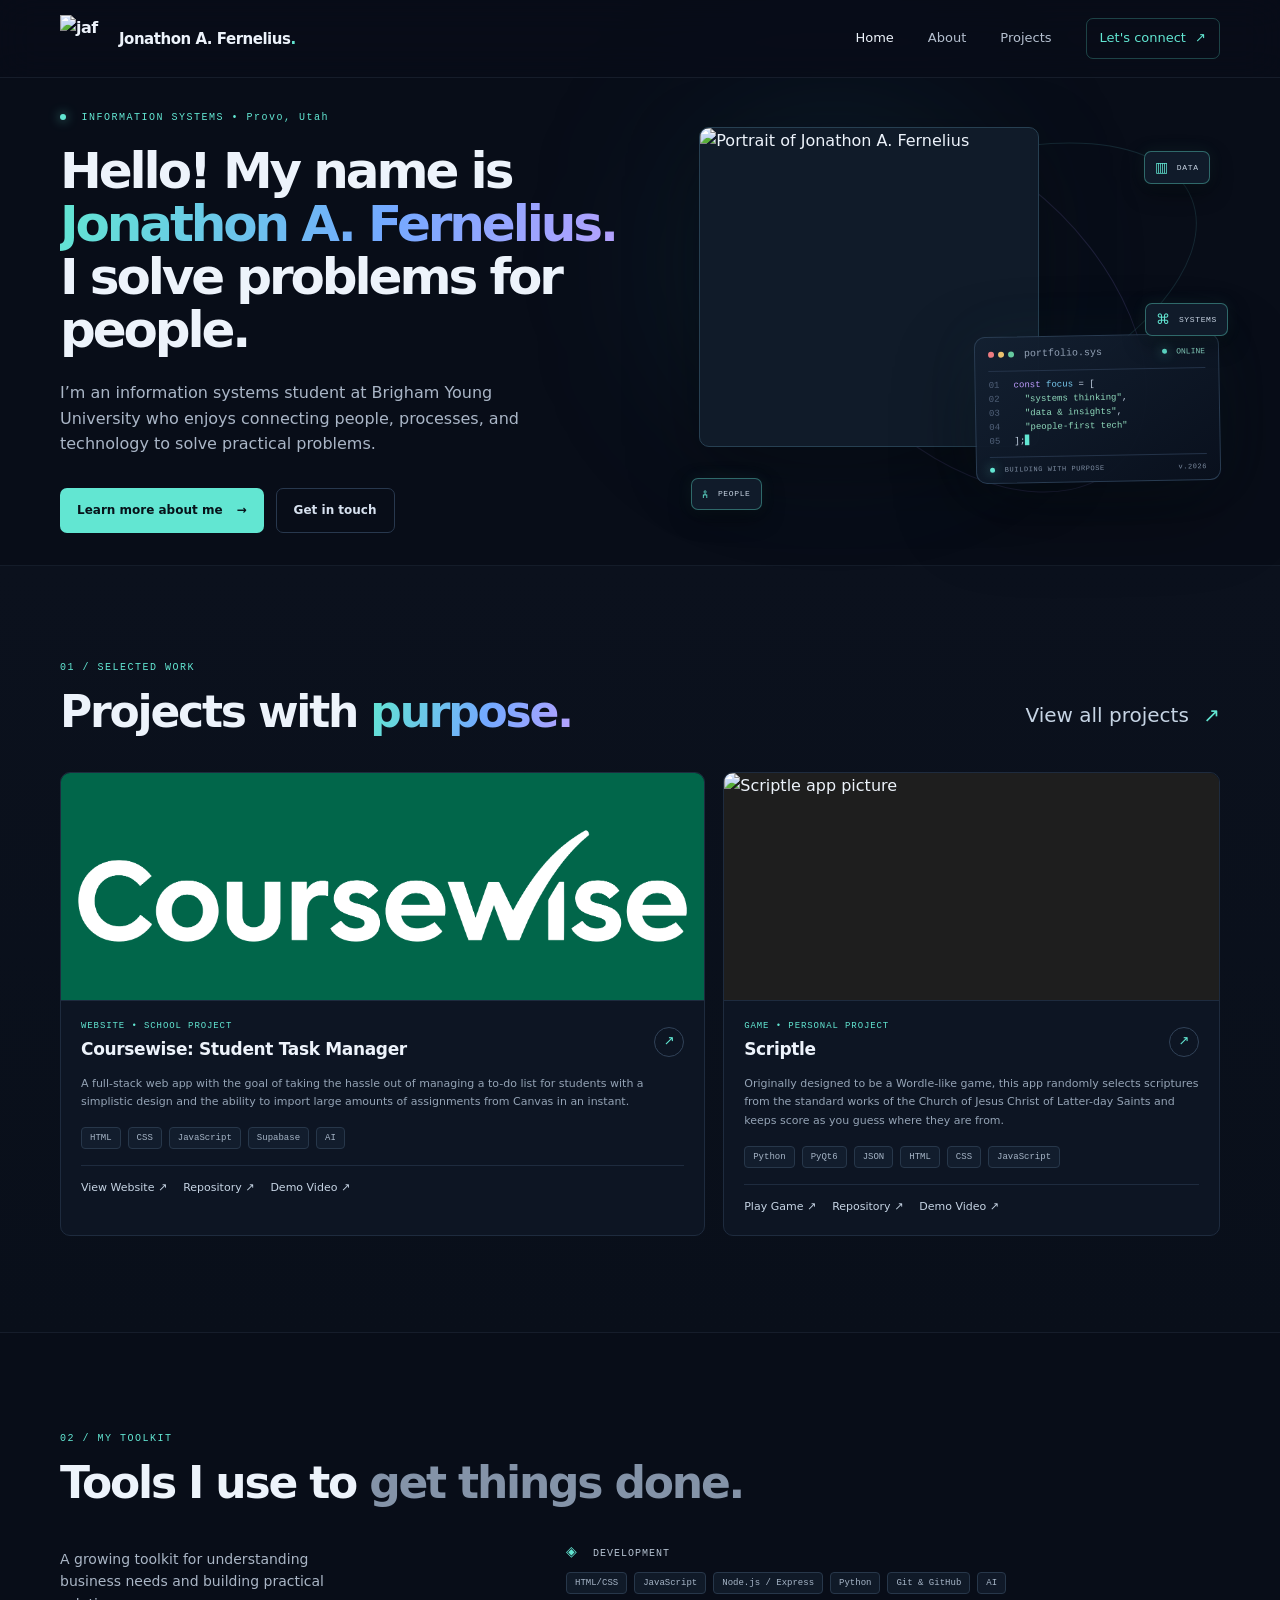
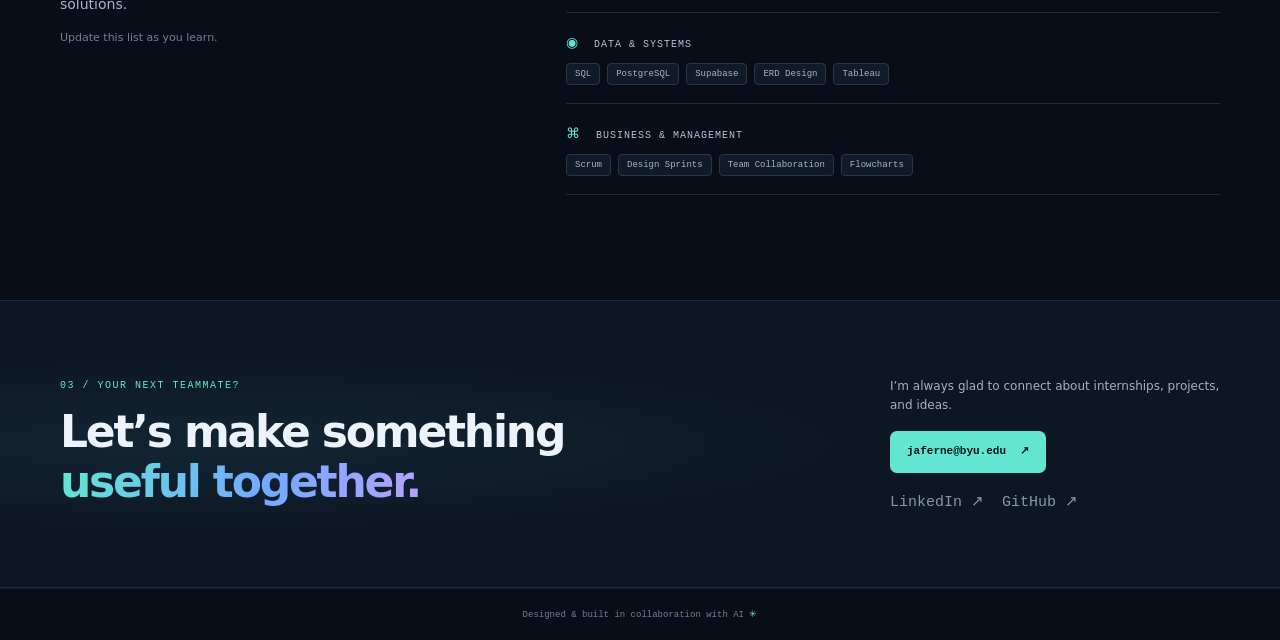
==== commit 0f99f645: "updated resume" ====
--- a/index.html
+++ b/index.html
@@ -107,7 +107,7 @@
                 Projects with <span class="gradient-text">purpose.</span>
               </h2>
             </div>
-            <a class="text-link" href="pages/projects.html">All projects <span>↗</span></a>
+            <a class="text-link" href="pages/projects.html">View all projects <span>↗</span></a>
           </div>
           <div class="project-grid">
             <!-- Project cards -->
